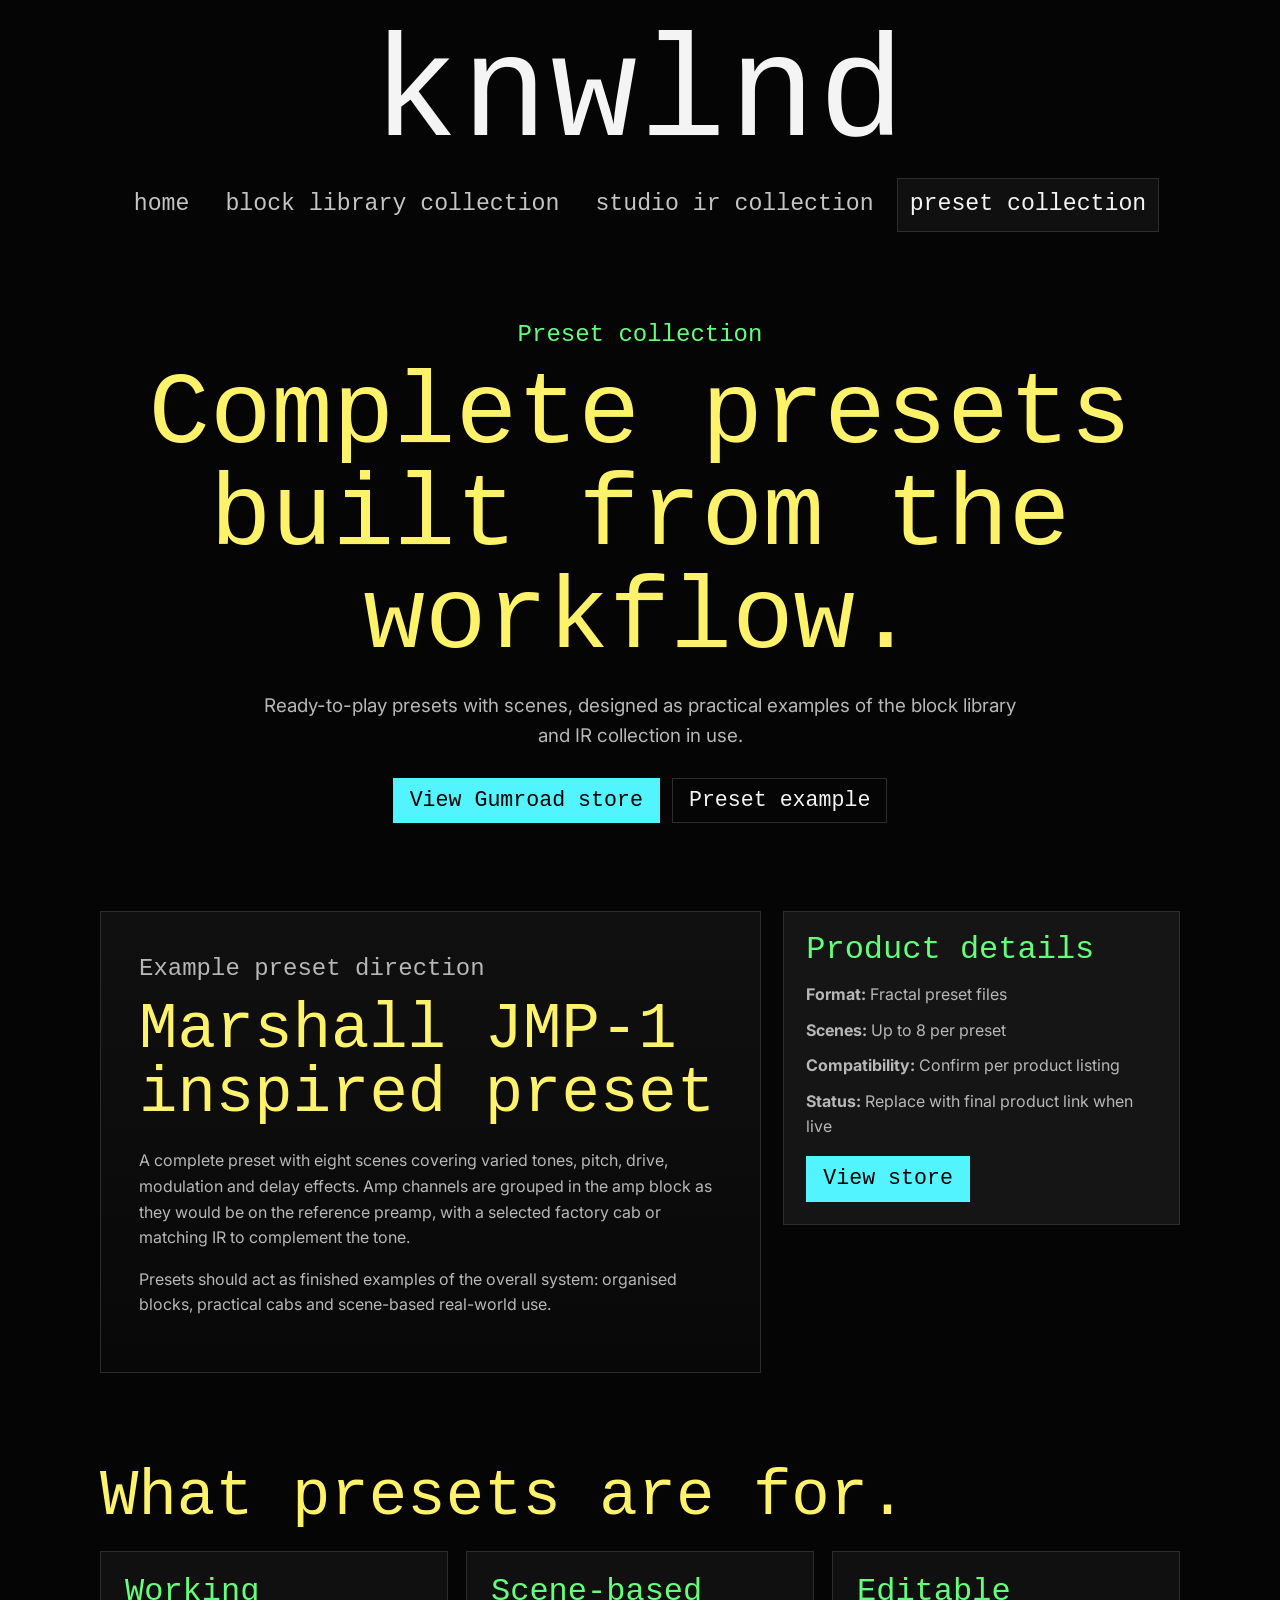
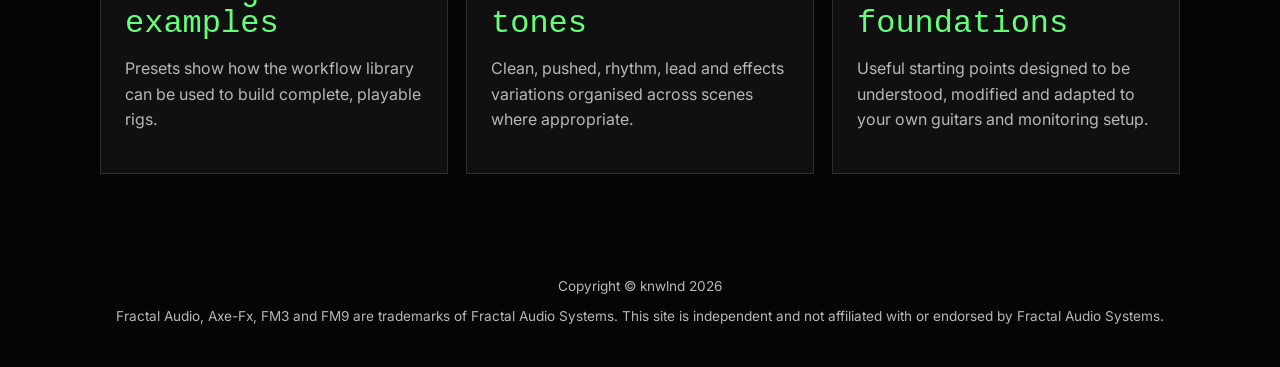
==== presets.html @ 10efd256 "Update presets.html Naming of block library collection." ====
<!DOCTYPE html>
<html lang="en">
<head>
  <meta charset="utf-8">
  <meta name="viewport" content="width=device-width, initial-scale=1">
  <title>Preset Collection | knwlnd</title>
  <meta name="description" content="Complete Fractal Audio presets with scenes, built from the knwlnd workflow library and studio IR approach.">
  <link rel="preconnect" href="https://fonts.googleapis.com">
  <link rel="preconnect" href="https://fonts.gstatic.com" crossorigin>
  <link href="https://fonts.googleapis.com/css2?family=Inter:wght@400;600;700&display=swap" rel="stylesheet">
  <link rel="stylesheet" href="./style.css">
</head>
<body>
  <header class="site-header">
    <p class="brand">knwlnd</p>
    <nav class="site-nav" aria-label="Main navigation">
      <ul>
        <li><a href="./index.html">home</a></li>
        <li><a href="./libraries.html">block library collection</a></li>
        <li><a href="./impulses.html">studio ir collection</a></li>
        <li><a class="active" href="./presets.html">preset collection</a></li>
      </ul>
    </nav>
  </header>

  <main>
    <section class="hero">
      <p class="eyebrow">Preset collection</p>
      <h1>Complete presets built from the workflow.</h1>
      <p class="lede">Ready-to-play presets with scenes, designed as practical examples of the block library and IR collection in use.</p>
      <div class="button-row">
        <a class="button primary" href="https://knwlnd.gumroad.com/">View Gumroad store</a>
        <a class="button secondary" href="#preset-example">Preset example</a>
      </div>
    </section>

    <section id="preset-example" class="section product-layout">
      <article class="panel">
        <p class="kicker">Example preset direction</p>
        <h2>Marshall JMP-1 inspired preset</h2>
        <p>A complete preset with eight scenes covering varied tones, pitch, drive, modulation and delay effects. Amp channels are grouped in the amp block as they would be on the reference preamp, with a selected factory cab or matching IR to complement the tone.</p>
        <p>Presets should act as finished examples of the overall system: organised blocks, practical cabs and scene-based real-world use.</p>
      </article>

      <aside class="aside-box">
        <h3>Product details</h3>
        <ul class="plain-list">
          <li><strong>Format:</strong> Fractal preset files</li>
          <li><strong>Scenes:</strong> Up to 8 per preset</li>
          <li><strong>Compatibility:</strong> Confirm per product listing</li>
          <li><strong>Status:</strong> Replace with final product link when live</li>
        </ul>
        <a class="button primary" href="https://knwlnd.gumroad.com/">View store</a>
      </aside>
    </section>

    <section class="section">
      <h2>What presets are for.</h2>
      <div class="grid">
        <article class="card">
          <h3>Working examples</h3>
          <p>Presets show how the workflow library can be used to build complete, playable rigs.</p>
        </article>
        <article class="card">
          <h3>Scene-based tones</h3>
          <p>Clean, pushed, rhythm, lead and effects variations organised across scenes where appropriate.</p>
        </article>
        <article class="card">
          <h3>Editable foundations</h3>
          <p>Useful starting points designed to be understood, modified and adapted to your own guitars and monitoring setup.</p>
        </article>
      </div>
    </section>
  </main>

  <footer class="site-footer">
    <p>Copyright © knwlnd 2026</p>
    <p>Fractal Audio, Axe-Fx, FM3 and FM9 are trademarks of Fractal Audio Systems. This site is independent and not affiliated with or endorsed by Fractal Audio Systems.</p>
  </footer>
</body>
</html>
---- style.css ----
:root {
  --bg: #050505;
  --panel: #101010;
  --panel-soft: #151515;
  --text: #f4f4f4;
  --muted: #b7b7b7;
  --yellow: #fff26b;
  --green: #64ff7a;
  --cyan: #52f4ff;
  --border: #2d2d2d;
  --max-width: 1080px;
}

* {
  box-sizing: border-box;
}

html {
  scroll-behavior: smooth;
}

body {
  margin: 0;
  background: var(--bg);
  color: var(--text);
  font-family: Inter, Arial, sans-serif;
  line-height: 1.6;
}

a {
  color: var(--cyan);
  text-decoration: none;
}

a:hover {
  opacity: 0.78;
}

.site-header,
main,
.site-footer {
  width: min(var(--max-width), calc(100% - 32px));
  margin: 0 auto;
}

.site-header {
  padding: 36px 0 20px;
}

.brand {
  font-family: 'VT323', monospace;
  font-size: clamp(4rem, 14vw, 9rem);
  line-height: 0.85;
  color: var(--text);
  letter-spacing: 0.02em;
  margin: 0 0 20px;
  text-align: center;
}

.site-nav ul {
  display: flex;
  flex-wrap: wrap;
  justify-content: center;
  gap: 10px;
  margin: 0;
  padding: 0;
  list-style: none;
  font-family: 'VT323', monospace;
  font-size: 1.45rem;
}

.site-nav a {
  display: block;
  padding: 7px 12px;
  color: var(--text);
  border: 1px solid transparent;
  opacity: 0.8;
}

.site-nav a:hover,
.site-nav a.active {
  border-color: var(--border);
  background: var(--panel);
  opacity: 1;
}

.hero {
  padding: 64px 0 42px;
  text-align: center;
}

.eyebrow,
.kicker {
  font-family: 'VT323', monospace;
  color: var(--green);
  font-size: 1.5rem;
  margin: 0 0 10px;
}

h1,
h2,
h3 {
  font-family: 'VT323', monospace;
  line-height: 1;
  font-weight: 400;
}

h1 {
  color: var(--yellow);
  font-size: clamp(3rem, 8vw, 6.5rem);
  margin: 0 0 20px;
}

h2 {
  color: var(--yellow);
  font-size: clamp(2.4rem, 6vw, 4rem);
  margin: 0 0 22px;
}

h3 {
  color: var(--green);
  font-size: 2rem;
  margin: 0 0 12px;
}

.lede {
  max-width: 760px;
  margin: 0 auto 26px;
  color: var(--muted);
  font-size: 1.18rem;
}

.section {
  padding: 46px 0;
}

.panel {
  background: linear-gradient(180deg, var(--panel), #080808);
  border: 1px solid var(--border);
  padding: clamp(22px, 4vw, 38px);
}

.grid {
  display: grid;
  grid-template-columns: repeat(3, 1fr);
  gap: 18px;
}

.card {
  background: var(--panel);
  border: 1px solid var(--border);
  padding: 24px;
  min-height: 100%;
}

.card.featured {
  border-color: var(--cyan);
}

.card p,
.panel p {
  color: var(--muted);
}

.meta {
  color: var(--muted);
  font-size: 0.95rem;
}

.button-row {
  display: flex;
  flex-wrap: wrap;
  justify-content: center;
  gap: 12px;
  margin-top: 26px;
}

.button-row.left {
  justify-content: flex-start;
}

.button {
  display: inline-block;
  border: 1px solid var(--cyan);
  background: transparent;
  color: var(--text);
  padding: 11px 16px;
  font-family: 'VT323', monospace;
  font-size: 1.35rem;
  line-height: 1;
}

.button.primary {
  background: var(--cyan);
  color: #000;
}

.button.secondary {
  border-color: var(--border);
}

.checklist,
.plain-list {
  padding-left: 0;
  list-style: none;
}

.checklist li,
.plain-list li {
  margin: 10px 0;
  color: var(--muted);
}

.checklist li::before {
  content: "✔ ";
  color: var(--green);
}

.product-layout {
  display: grid;
  grid-template-columns: 1.5fr 0.9fr;
  gap: 22px;
  align-items: start;
}

.aside-box {
  position: sticky;
  top: 20px;
  background: var(--panel-soft);
  border: 1px solid var(--border);
  padding: 22px;
}

.note {
  border-left: 3px solid var(--yellow);
  padding: 12px 0 12px 18px;
  color: var(--muted);
}

.site-footer {
  padding: 48px 0 32px;
  color: var(--muted);
  font-size: 0.85rem;
  text-align: center;
}

.site-footer p {
  margin: 8px 0;
}

@media (max-width: 820px) {
  .grid,
  .product-layout {
    grid-template-columns: 1fr;
  }

  .aside-box {
    position: static;
  }

  .hero {
    padding-top: 40px;
  }
}
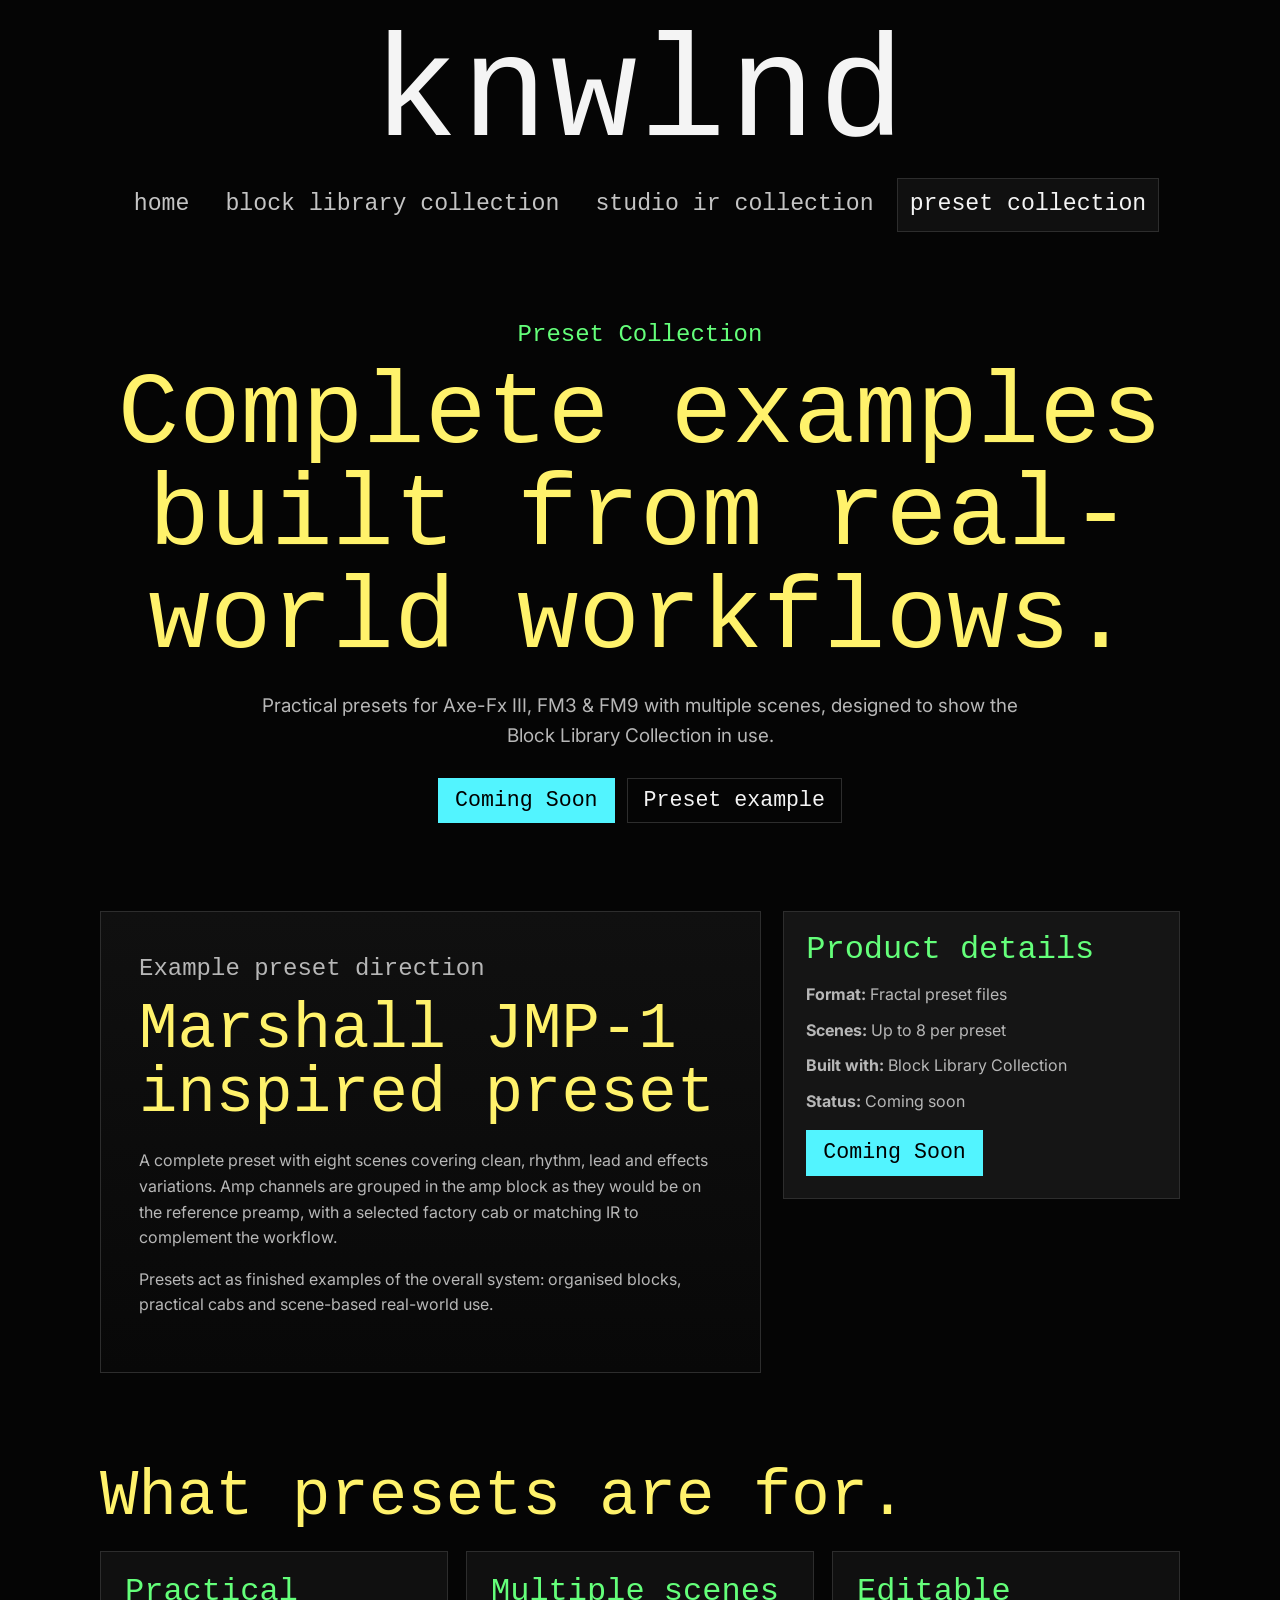
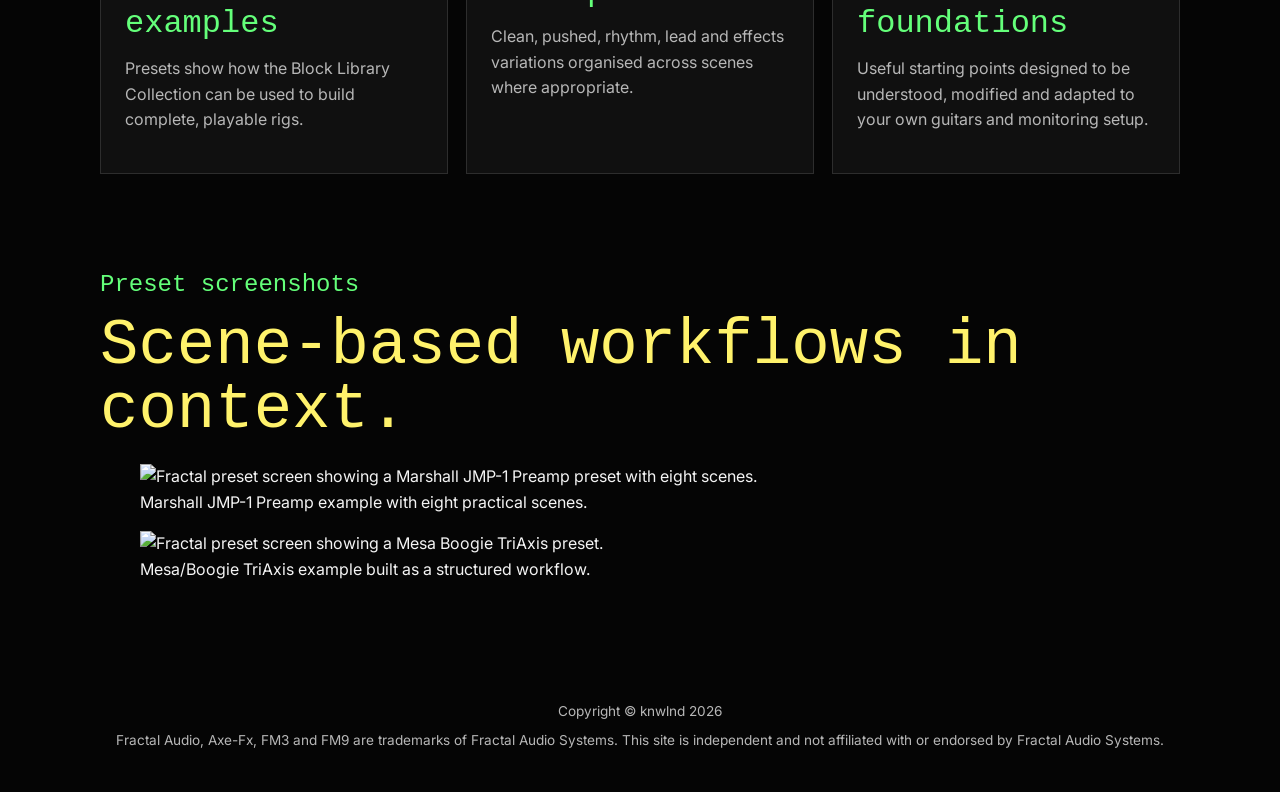
==== commit 87b23371: "Added Favicon." ====
--- a/presets.html
+++ b/presets.html
@@ -4,10 +4,15 @@
   <meta charset="utf-8">
   <meta name="viewport" content="width=device-width, initial-scale=1">
   <title>Preset Collection | knwlnd</title>
-  <meta name="description" content="Complete Fractal Audio presets with scenes, built from the knwlnd workflow library and studio IR approach.">
+  <meta name="description" content="Complete Fractal Audio presets for Axe-Fx III, FM3 and FM9, built as practical examples using the knwlnd Block Library Collection.">
+  <meta name="theme-color" content="#07080d">
+  <link rel="icon" href="./assets/icons/favicon.svg" type="image/svg+xml">
+  <link rel="icon" href="./assets/icons/favicon-32x32.png" type="image/png" sizes="32x32">
+  <link rel="apple-touch-icon" href="./assets/icons/apple-touch-icon.png" sizes="180x180">
+  <link rel="manifest" href="./site.webmanifest">
   <link rel="preconnect" href="https://fonts.googleapis.com">
   <link rel="preconnect" href="https://fonts.gstatic.com" crossorigin>
-  <link href="https://fonts.googleapis.com/css2?family=Inter:wght@400;600;700&display=swap" rel="stylesheet">
+  <link href="https://fonts.googleapis.com/css2?family=Inter:wght@400;600;700&amp;display=swap" rel="stylesheet">
   <link rel="stylesheet" href="./style.css">
 </head>
 <body>
@@ -25,11 +30,11 @@
 
   <main>
     <section class="hero">
-      <p class="eyebrow">Preset collection</p>
-      <h1>Complete presets built from the workflow.</h1>
-      <p class="lede">Ready-to-play presets with scenes, designed as practical examples of the block library and IR collection in use.</p>
+      <p class="eyebrow">Preset Collection</p>
+      <h1>Complete examples built from real-world workflows.</h1>
+      <p class="lede">Practical presets for Axe-Fx III, FM3 &amp; FM9 with multiple scenes, designed to show the Block Library Collection in use.</p>
       <div class="button-row">
-        <a class="button primary" href="https://knwlnd.gumroad.com/">View Gumroad store</a>
+        <span class="button primary disabled">Coming Soon</span>
         <a class="button secondary" href="#preset-example">Preset example</a>
       </div>
     </section>
@@ -38,8 +43,8 @@
       <article class="panel">
         <p class="kicker">Example preset direction</p>
         <h2>Marshall JMP-1 inspired preset</h2>
-        <p>A complete preset with eight scenes covering varied tones, pitch, drive, modulation and delay effects. Amp channels are grouped in the amp block as they would be on the reference preamp, with a selected factory cab or matching IR to complement the tone.</p>
-        <p>Presets should act as finished examples of the overall system: organised blocks, practical cabs and scene-based real-world use.</p>
+        <p>A complete preset with eight scenes covering clean, rhythm, lead and effects variations. Amp channels are grouped in the amp block as they would be on the reference preamp, with a selected factory cab or matching IR to complement the workflow.</p>
+        <p>Presets act as finished examples of the overall system: organised blocks, practical cabs and scene-based real-world use.</p>
       </article>
 
       <aside class="aside-box">
@@ -47,10 +52,10 @@
         <ul class="plain-list">
           <li><strong>Format:</strong> Fractal preset files</li>
           <li><strong>Scenes:</strong> Up to 8 per preset</li>
-          <li><strong>Compatibility:</strong> Confirm per product listing</li>
-          <li><strong>Status:</strong> Replace with final product link when live</li>
+          <li><strong>Built with:</strong> Block Library Collection</li>
+          <li><strong>Status:</strong> Coming soon</li>
         </ul>
-        <a class="button primary" href="https://knwlnd.gumroad.com/">View store</a>
+        <span class="button primary disabled">Coming Soon</span>
       </aside>
     </section>
 
@@ -58,17 +63,32 @@
       <h2>What presets are for.</h2>
       <div class="grid">
         <article class="card">
-          <h3>Working examples</h3>
-          <p>Presets show how the workflow library can be used to build complete, playable rigs.</p>
+          <h3>Practical examples</h3>
+          <p>Presets show how the Block Library Collection can be used to build complete, playable rigs.</p>
         </article>
         <article class="card">
-          <h3>Scene-based tones</h3>
+          <h3>Multiple scenes</h3>
           <p>Clean, pushed, rhythm, lead and effects variations organised across scenes where appropriate.</p>
         </article>
         <article class="card">
           <h3>Editable foundations</h3>
           <p>Useful starting points designed to be understood, modified and adapted to your own guitars and monitoring setup.</p>
         </article>
+      </div>
+    </section>
+
+    <section class="section">
+      <p class="kicker">Preset screenshots</p>
+      <h2>Scene-based workflows in context.</h2>
+      <div class="gallery">
+        <figure>
+          <img src="./assets/screenshots/Preset%20-%20Marshall%20JMP-1.png" alt="Fractal preset screen showing a Marshall JMP-1 Preamp preset with eight scenes.">
+          <figcaption>Marshall JMP-1 Preamp example with eight practical scenes.</figcaption>
+        </figure>
+        <figure>
+          <img src="./assets/screenshots/Preset%20-%20Mesa%3ABoogie%20TriAxis.png" alt="Fractal preset screen showing a Mesa Boogie TriAxis preset.">
+          <figcaption>Mesa/Boogie TriAxis example built as a structured workflow.</figcaption>
+        </figure>
       </div>
     </section>
   </main>
